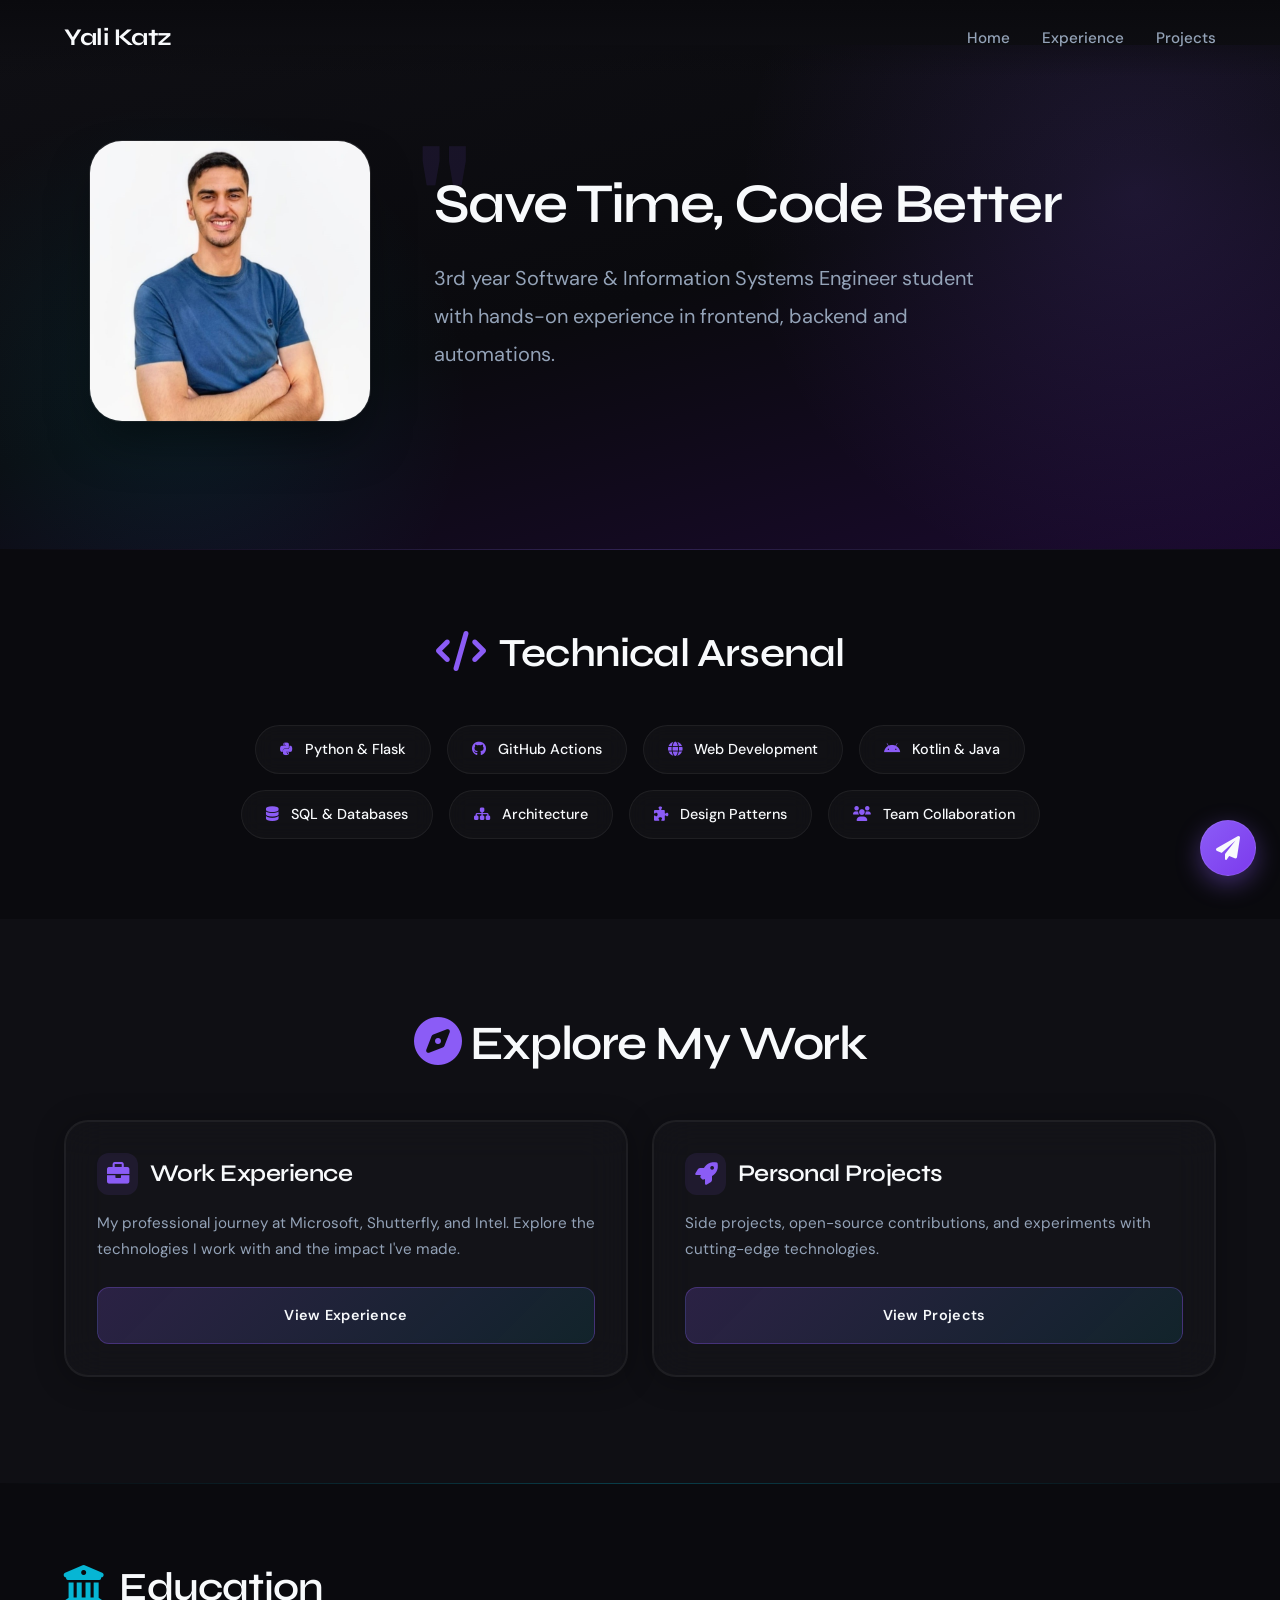
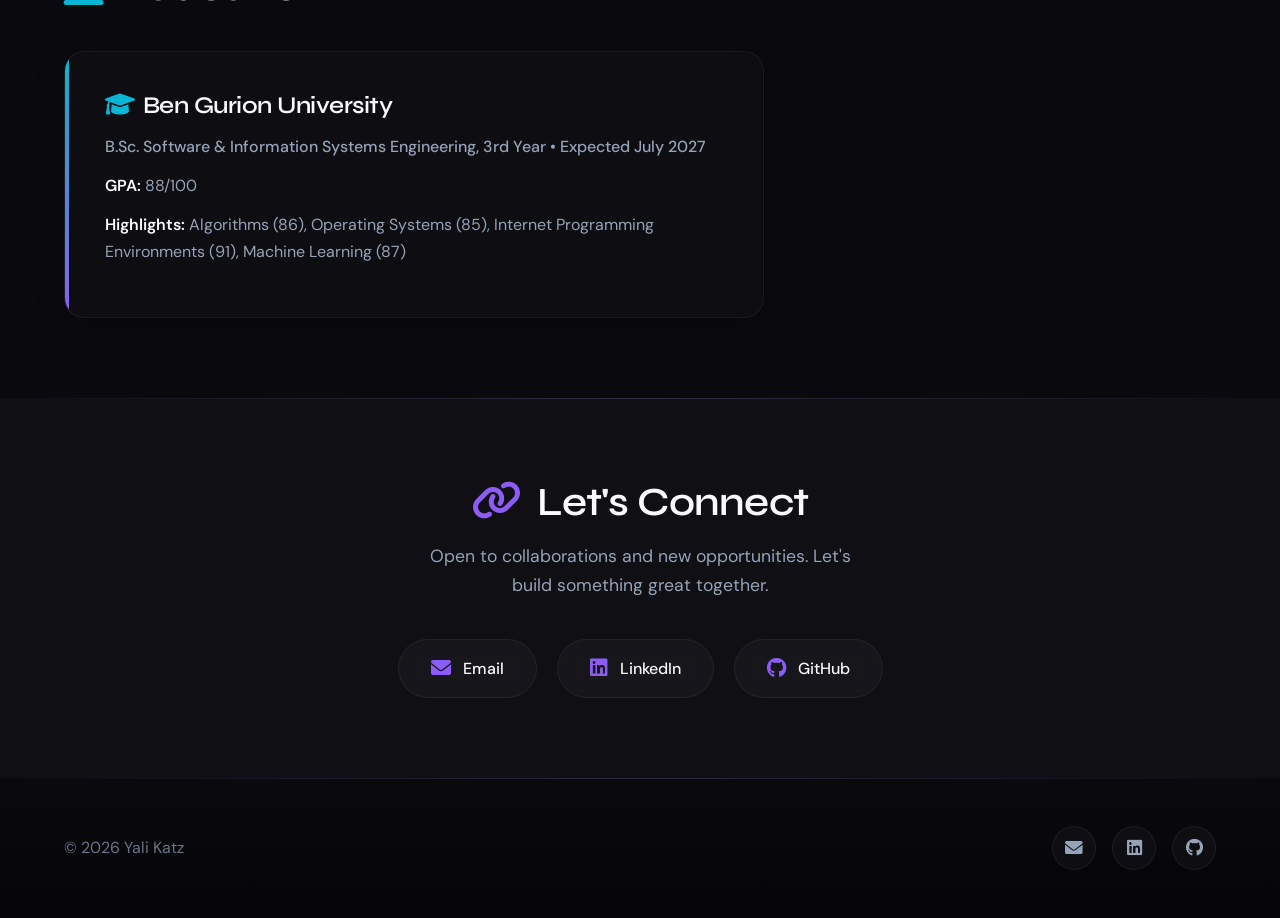
==== index.html @ ce64a634 "Add initial portfolio site files and assets Introduce the complete initial portfolio site: index and" ====
<!doctype html>
<html lang="en">
  <head>
    <meta charset="UTF-8" />
    <meta property="og:image:width" content="1200" />
    <meta property="og:image:height" content="630" />
    <meta name="viewport" content="width=device-width, initial-scale=1.0" />
    <meta name="theme-color" content="#0f0f14" />
    <meta
      name="description"
      content="Yali Katz's personal portfolio website showcasing skills, projects, and professional experience in software development."
    />
    <title>Yali Katz | Software & Information Systems Engineer</title>

    <!-- CSS -->
    <link rel="stylesheet" href="assets/css/main.css" />
    <link rel="stylesheet" href="assets/css/responsive.css" />
    <link rel="stylesheet" href="assets/css/home-styles.css" />

    <!-- Icons -->
    <link
      rel="stylesheet"
      href="https://cdnjs.cloudflare.com/ajax/libs/font-awesome/6.0.0-beta3/css/all.min.css"
    />

    <!-- Favicon -->
    <link rel="icon" href="assets/images/favicon.ico" type="image/x-icon" />

    <!-- Google Analytics -->
    <script
      async
      src="https://www.googletagmanager.com/gtag/js?id=G-34DFKV9RWM"
    ></script>
    <script>
      window.dataLayer = window.dataLayer || [];
      function gtag() {
        dataLayer.push(arguments);
      }
      gtag("js", new Date());
      gtag("config", "G-34DFKV9RWM");
    </script>
  </head>

  <body>
    <!-- Header -->
    <header>
      <div class="container header-container">
        <h1 class="site-title">Yali Katz</h1>

        <button
          class="menu-toggle"
          aria-expanded="false"
          aria-controls="main-nav"
        >
          <span class="visually-hidden">Toggle navigation</span>
          <i class="fas fa-bars"></i>
        </button>

        <nav class="nav-main collapsed" id="main-nav">
          <a href="javascript:void(0)" onclick="location.href = './index.html'"
            >Home</a
          >
          <a
            href="javascript:void(0)"
            onclick="location.href = './pages/work-experience/index.html'"
            >Experience</a
          >
          <a
            href="javascript:void(0)"
            onclick="location.href = './pages/projects/index.html'"
            >Projects</a
          >
        </nav>
      </div>
    </header>

    <main>
      <section class="section profile-section">
        <div class="container">
          <div class="profile-content">
            <img
              src="assets/images/my_photo.jpeg"
              alt="Yali Katz"
              class="profile-photo animate-on-scroll"
            />

            <div class="profile-info">
              <h2 class="animate-on-scroll">Save Time, Code Better</h2>
              <p class="animate-on-scroll">
                3rd year Software & Information Systems Engineer student with
                hands-on experience in frontend, backend and automations.
              </p>
            </div>
          </div>
        </div>
      </section>

      <!-- Skills Section -->
      <section class="section skills-section">
        <div class="container">
          <h2 class="text-center animate-on-scroll">
            <i class="fas fa-code"></i> Technical Arsenal
          </h2>

          <ul class="skills-list animate-on-scroll">
            <li class="skill-tag">
              <i class="fab fa-python"></i> Python & Flask
            </li>
            <li class="skill-tag">
              <i class="fab fa-github"></i> GitHub Actions
            </li>
            <li class="skill-tag">
              <i class="fas fa-globe"></i> Web Development
            </li>
            <li class="skill-tag">
              <i class="fab fa-android"></i> Kotlin & Java
            </li>
            <li class="skill-tag">
              <i class="fas fa-database"></i> SQL & Databases
            </li>
            <li class="skill-tag">
              <i class="fas fa-sitemap"></i> Architecture
            </li>
            <li class="skill-tag">
              <i class="fas fa-puzzle-piece"></i> Design Patterns
            </li>
            <li class="skill-tag">
              <i class="fas fa-users"></i> Team Collaboration
            </li>
          </ul>
        </div>
      </section>

      <!-- Main Navigation Cards -->
      <section class="section cards-section">
        <div class="container">
          <h2><i class="fas fa-compass"></i> Explore My Work</h2>

          <div class="card-container">
            <a
              href="javascript:void(0)"
              onclick="location.href = './pages/work-experience/index.html'"
              class="card animate-on-scroll"
            >
              <h3 class="card-title">
                <i class="fas fa-briefcase"></i> Work Experience
              </h3>
              <p class="card-content">
                My professional journey at Microsoft, Shutterfly, and Intel.
                Explore the technologies I work with and the impact I've made.
              </p>
              <div class="card-action">
                <span class="btn"><span>View Experience</span></span>
              </div>
            </a>

            <a
              href="javascript:void(0)"
              onclick="location.href = './pages/projects/index.html'"
              class="card animate-on-scroll"
            >
              <h3 class="card-title">
                <i class="fas fa-rocket"></i> Personal Projects
              </h3>
              <p class="card-content">
                Side projects, open-source contributions, and experiments with
                cutting-edge technologies.
              </p>
              <div class="card-action">
                <span class="btn"><span>View Projects</span></span>
              </div>
            </a>
          </div>
        </div>
      </section>

      <!-- Education Section -->
      <section class="section education-section">
        <div class="container">
          <h2 class="animate-on-scroll">
            <i class="fas fa-university"></i> Education
          </h2>

          <div class="education-item animate-on-scroll">
            <h3><i class="fas fa-graduation-cap"></i>Ben Gurion University</h3>
            <p class="education-meta">
              B.Sc. Software & Information Systems Engineering, 3rd Year •
              Expected July 2027
            </p>
            <p><strong>GPA:</strong> 88/100</p>
            <p>
              <strong>Highlights:</strong> Algorithms (86), Operating Systems
              (85), Internet Programming Environments (91), Machine Learning
              (87)
            </p>
          </div>
        </div>
      </section>

      <!-- Social Section -->
      <section class="section social-section">
        <div class="container">
          <h2 class="animate-on-scroll">
            <i class="fas fa-link"></i> Let's Connect
          </h2>
          <p class="animate-on-scroll">
            Open to collaborations and new opportunities. Let's build something
            great together.
          </p>

          <ul class="social-links animate-on-scroll">
            <li>
              <a href="mailto:yali4343@gmail.com">
                <i class="fas fa-envelope"></i> Email
              </a>
            </li>
            <li>
              <a
                href="https://www.linkedin.com/in/yali-katz"
                target="_blank"
                rel="noopener"
              >
                <i class="fab fa-linkedin"></i> LinkedIn
              </a>
            </li>
            <li>
              <a
                href="https://github.com/yali4343"
                target="_blank"
                rel="noopener"
              >
                <i class="fab fa-github"></i> GitHub
              </a>
            </li>
          </ul>
        </div>
      </section>
    </main>

    <!-- Footer -->
    <footer>
      <div class="container">
        <div class="footer-content">
          <div class="footer-info">
            <p>&copy; <span id="current-year">2026</span> Yali Katz</p>
          </div>

          <div class="footer-links">
            <ul class="social-links-footer">
              <li>
                <a href="mailto:yali4343@gmail.com" aria-label="Email">
                  <i class="fas fa-envelope"></i>
                </a>
              </li>
              <li>
                <a
                  href="https://www.linkedin.com/in/yali-katz"
                  target="_blank"
                  aria-label="LinkedIn"
                >
                  <i class="fab fa-linkedin"></i>
                </a>
              </li>
              <li>
                <a
                  href="https://github.com/yali4343"
                  target="_blank"
                  aria-label="GitHub"
                >
                  <i class="fab fa-github"></i>
                </a>
              </li>
            </ul>
          </div>
        </div>
      </div>
    </footer>

    <!-- Contact Floating Action Button -->
    <div class="contact-fab">
      <a href="mailto:yali4343@gmail.com" title="Contact Me">
        <i class="fas fa-paper-plane"></i>
      </a>
    </div>

    <!-- JavaScript -->
    <script src="assets/js/main.js"></script>
  </body>
</html>
---- assets/css/main.css ----
/* 
 * Main CSS file for Yali Katz's Portfolio
 * Editorial Dark Theme - Sophisticated, magazine-inspired design
 */

/* Import distinctive fonts */
@import url("https://fonts.googleapis.com/css2?family=Syne:wght@400;500;600;700;800&family=DM+Sans:ital,opsz,wght@0,9..40,100..1000;1,9..40,100..1000&display=swap");

:root {
  /* Dark Theme Color Palette */
  --bg-dark: #0f0f14;
  --bg-darker: #0a0a0e;
  --bg-card: rgba(255, 255, 255, 0.02);
  --bg-elevated: rgba(255, 255, 255, 0.04);

  /* Accent Colors */
  --accent-primary: #8b5cf6;
  --accent-secondary: #06b6d4;
  --accent-pink: #ec4899;
  --accent-orange: #fb923c;

  /* Text Colors */
  --text-light: #f8fafc;
  --text-muted: #94a3b8;
  --text-dim: #64748b;

  /* Legacy color mappings for compatibility */
  --primary-color: var(--accent-primary);
  --primary-dark: #7c3aed;
  --primary-light: #a78bfa;
  --secondary-color: var(--bg-darker);
  --text-color: var(--text-light);
  --light-text: var(--text-light);
  --link-color: var(--accent-secondary);
  --link-hover: #22d3ee;
  --link-hover-color: #22d3ee;
  --success-color: #10b981;
  --warning-color: #f59e0b;
  --error-color: #ef4444;
  --border-color: rgba(255, 255, 255, 0.1);

  /* Card and component backgrounds */
  --card-bg: rgba(255, 255, 255, 0.03);
  --card-bg-hover: rgba(255, 255, 255, 0.06);
  --bg-secondary: rgba(255, 255, 255, 0.02);
  --heading-color: var(--text-light);
  --accent-color: var(--accent-primary);

  /* Typography */
  --font-display: "Syne", sans-serif;
  --font-main: "DM Sans", sans-serif;
  --font-heading: "Syne", sans-serif;
  --font-code: "JetBrains Mono", "Fira Code", monospace;

  /* Spacing */
  --spacing-xs: 0.25rem;
  --spacing-sm: 0.5rem;
  --spacing-md: 1rem;
  --spacing-lg: 1.5rem;
  --spacing-xl: 2rem;
  --spacing-xxl: 3rem;

  /* Border Radius */
  --border-radius-sm: 6px;
  --border-radius-md: 12px;
  --border-radius-lg: 20px;
  --border-radius-xl: 28px;

  /* Shadows - deeper for dark theme */
  --shadow-sm: 0 2px 8px rgba(0, 0, 0, 0.3);
  --shadow-md: 0 8px 24px rgba(0, 0, 0, 0.4);
  --shadow-lg: 0 16px 48px rgba(0, 0, 0, 0.5);
  --shadow-glow: 0 0 40px rgba(139, 92, 246, 0.15);

  /* Transitions */
  --transition-fast: 0.2s cubic-bezier(0.4, 0, 0.2, 1);
  --transition-normal: 0.3s cubic-bezier(0.4, 0, 0.2, 1);
  --transition-slow: 0.5s cubic-bezier(0.4, 0, 0.2, 1);

  /* Container Widths */
  --container-sm: 540px;
  --container-md: 720px;
  --container-lg: 1000px;
  --container-xl: 1200px;
}

/* Reset & Base Styles */
* {
  margin: 0;
  padding: 0;
  box-sizing: border-box;
}

html {
  font-size: 16px;
  scroll-behavior: smooth;
}

body {
  font-family: var(--font-main);
  color: var(--text-light);
  line-height: 1.6;
  background-color: var(--bg-dark);
  -webkit-font-smoothing: antialiased;
  -moz-osx-font-smoothing: grayscale;
}

a {
  color: var(--accent-secondary);
  text-decoration: none;
  transition: color var(--transition-normal);
}

a:hover {
  color: var(--link-hover);
  text-decoration: none;
}

img {
  max-width: 100%;
  height: auto;
}

/* Container & Layout */
.container {
  width: 100%;
  max-width: var(--container-lg);
  margin: 0 auto;
  padding: 0 var(--spacing-lg);
}

.section {
  padding: var(--spacing-xxl) 0;
}

/* Grid System */
.grid {
  display: grid;
  grid-gap: var(--spacing-md);
}

.grid-2 {
  grid-template-columns: repeat(2, 1fr);
}

.grid-3 {
  grid-template-columns: repeat(3, 1fr);
}

.grid-4 {
  grid-template-columns: repeat(4, 1fr);
}

/* Typography */
h1,
h2,
h3,
h4,
h5,
h6 {
  font-family: var(--font-heading);
  font-weight: 600;
  line-height: 1.2;
  margin-bottom: var(--spacing-md);
  color: var(--text-light);
  letter-spacing: -0.02em;
}

h1 {
  font-size: 3rem;
  letter-spacing: -0.03em;
}

h2 {
  font-size: 2.25rem;
}

h3 {
  font-size: 1.5rem;
}

p {
  margin-bottom: var(--spacing-md);
  color: var(--text-muted);
}

/* Header & Navigation */
header {
  background: linear-gradient(180deg, var(--bg-darker) 0%, transparent 100%);
  color: var(--text-light);
  padding: var(--spacing-lg) 0;
  position: relative;
  z-index: 100;
}

.header-container {
  display: flex;
  justify-content: space-between;
  align-items: center;
}

.site-title {
  font-family: var(--font-display);
  font-size: 1.5rem;
  font-weight: 700;
  margin: 0;
  letter-spacing: -0.02em;
  color: var(--text-light);
}

.site-title a {
  color: var(--text-light);
  text-decoration: none;
}

.nav-main {
  display: flex;
  gap: var(--spacing-xl);
}

.nav-main a {
  color: var(--text-muted);
  text-decoration: none;
  font-weight: 500;
  font-size: 0.95rem;
  transition: color var(--transition-normal);
  position: relative;
}

.nav-main a::after {
  content: "";
  position: absolute;
  bottom: -4px;
  left: 0;
  width: 0;
  height: 2px;
  background: linear-gradient(
    90deg,
    var(--accent-primary),
    var(--accent-secondary)
  );
  transition: width var(--transition-normal);
}

.nav-main a:hover {
  color: var(--text-light);
  text-decoration: none;
}

.nav-main a:hover::after {
  width: 100%;
}

/* Mobile menu toggle */
.menu-toggle {
  display: none;
  background: none;
  border: none;
  color: var(--text-light);
  font-size: 1.5rem;
  cursor: pointer;
  padding: 0.5rem;
  border-radius: var(--border-radius-sm);
  transition: background-color var(--transition-fast);
}

.menu-toggle:hover {
  background-color: var(--bg-elevated);
}

/* Cards */
.card {
  background: var(--bg-card);
  backdrop-filter: blur(20px);
  -webkit-backdrop-filter: blur(20px);
  border-radius: var(--border-radius-lg);
  box-shadow: var(--shadow-md);
  padding: var(--spacing-xl);
  transition:
    transform var(--transition-normal),
    box-shadow var(--transition-normal);
  margin-bottom: 10px;
  border: 1px solid rgba(255, 255, 255, 0.05);
}

.card:hover {
  transform: translateY(-6px);
  box-shadow: var(--shadow-lg), var(--shadow-glow);
}

.card-title {
  font-size: 1.3rem;
  margin-bottom: var(--spacing-md);
  color: var(--text-light);
}

.card-content {
  margin-bottom: var(--spacing-md);
  color: var(--text-muted);
}

.experience-list {
  margin-left: 20px;
  color: var(--text-muted);
}

/* Buttons */
.btn {
  display: inline-block;
  padding: var(--spacing-sm) var(--spacing-lg);
  background: linear-gradient(
    135deg,
    var(--accent-primary),
    var(--primary-dark)
  );
  color: var(--text-light);
  border: none;
  border-radius: var(--border-radius-md);
  font-weight: 600;
  font-family: var(--font-main);
  cursor: pointer;
  transition: all var(--transition-normal);
  text-align: center;
  position: relative;
  overflow: hidden;
}

.btn::before {
  content: "";
  position: absolute;
  inset: 0;
  background: linear-gradient(
    135deg,
    var(--accent-secondary),
    var(--accent-primary)
  );
  opacity: 0;
  transition: opacity var(--transition-normal);
  z-index: -1;
}

.btn:hover {
  transform: translateY(-2px);
  box-shadow: 0 8px 25px rgba(139, 92, 246, 0.3);
  text-decoration: none;
  color: var(--text-light);
}

.btn:hover::before {
  opacity: 1;
}

/* Ensure ALL button content stays above the ::before overlay */
.btn span,
.btn i,
.btn svg {
  position: relative;
  z-index: 1;
}

/* For buttons without wrapper elements - use isolation */
.btn {
  isolation: isolate;
}

.btn::after {
  content: "";
  position: absolute;
  inset: 0;
  z-index: 0;
}

.btn-secondary {
  background: transparent;
  border: 1px solid var(--accent-primary);
  color: var(--accent-primary);
}

.btn-secondary::before {
  background: var(--accent-primary);
}

.btn-secondary:hover {
  color: var(--text-light);
  border-color: transparent;
}

/* Footer */
footer {
  background: linear-gradient(180deg, var(--bg-darker), #050507);
  color: var(--text-muted);
  padding: var(--spacing-xxl) 0;
  margin-top: 0;
  position: relative;
}

footer::before {
  content: "";
  position: absolute;
  top: 0;
  left: 0;
  right: 0;
  height: 1px;
  background: linear-gradient(
    90deg,
    transparent,
    rgba(139, 92, 246, 0.3),
    transparent
  );
}

.footer-content {
  color: var(--text-muted);
  display: flex;
  justify-content: space-between;
  align-items: center;
  flex-wrap: wrap;
}

.footer-info p {
  color: var(--text-dim);
  margin: 0;
}

.footer-links {
  display: flex;
  gap: var(--spacing-md);
}

.footer-links a {
  color: var(--text-muted);
  transition: color var(--transition-normal);
}

.footer-links a:hover {
  color: var(--accent-primary);
  text-decoration: none;
}

.social-links {
  display: flex;
  gap: var(--spacing-md);
  list-style: none;
}

.social-links-footer {
  display: flex;
  gap: var(--spacing-lg);
  list-style: none;
}

.social-links-footer li a {
  display: flex;
  align-items: center;
  justify-content: center;
  width: 44px;
  height: 44px;
  background: rgba(255, 255, 255, 0.03);
  border: 1px solid rgba(255, 255, 255, 0.06);
  border-radius: 50%;
  color: var(--text-muted);
  font-size: 1.1rem;
  transition: all var(--transition-normal);
}

.social-links-footer li a:hover {
  background: linear-gradient(
    135deg,
    rgba(139, 92, 246, 0.2),
    rgba(6, 182, 212, 0.1)
  );
  border-color: var(--accent-primary);
  color: var(--accent-primary);
  transform: translateY(-3px);
}

.site-metrics {
  margin-top: var(--spacing-xl);
  text-align: center;
  opacity: 0.6;
}

.social-links-footer {
  display: flex;
  gap: var(--spacing-md);
  list-style: none;
}

/* Note: Additional .social-links item styles are in home-styles.css for homepage */
/* Note: .profile-section, .profile-photo, .profile-content moved to home-styles.css */
/* Note: .skills-list and .skill-tag styles moved to home-styles.css for homepage */

/* Note: .skill-tag styles moved to home-styles.css for homepage */

/* Note: Education styles moved to home-styles.css for homepage */

/* Contact FAB */
.contact-fab {
  position: fixed;
  bottom: 24px;
  right: 24px;
  width: 56px;
  height: 56px;
  border-radius: 50%;
  background: linear-gradient(
    135deg,
    var(--accent-primary),
    var(--primary-dark)
  );
  display: flex;
  justify-content: center;
  align-items: center;
  box-shadow: 0 8px 24px rgba(139, 92, 246, 0.4);
  z-index: 998;
  transition: all var(--transition-normal);
  border: 1px solid rgba(255, 255, 255, 0.1);
}

.contact-fab:hover {
  transform: scale(1.1) translateY(-2px);
  box-shadow: 0 12px 32px rgba(139, 92, 246, 0.5);
}

.contact-fab a {
  display: flex;
  justify-content: center;
  align-items: center;
  width: 100%;
  height: 100%;
  color: var(--text-light);
  font-size: 1.5rem;
}

.contact-fab a img {
  width: 28px;
  height: 28px;
  filter: brightness(0) invert(1);
}

/* ============================================
   WhatsApp Floating Action Button (FAB)
   ============================================ */
.whatsapp-fab {
  position: fixed;
  bottom: 95px;
  right: 30px;
  width: 60px;
  height: 60px;
  background: linear-gradient(135deg, #25d366 0%, #128c7e 100%);
  border-radius: 50%;
  display: flex;
  align-items: center;
  justify-content: center;
  box-shadow: 0 4px 12px rgba(37, 211, 102, 0.4);
  z-index: 999;
  cursor: pointer;
  transition: all 0.3s ease;
  animation: pulse 2s infinite;
}

.whatsapp-fab:hover {
  transform: scale(1.1);
  box-shadow: 0 6px 20px rgba(37, 211, 102, 0.6);
}

.whatsapp-fab i {
  font-size: 32px;
  color: white;
}

.whatsapp-fab .tooltip {
  position: absolute;
  right: 75px;
  background-color: #128c7e;
  color: white;
  padding: 8px 16px;
  border-radius: 8px;
  white-space: nowrap;
  font-size: 14px;
  opacity: 0;
  visibility: hidden;
  transition: all 0.3s ease;
  box-shadow: 0 2px 8px rgba(0, 0, 0, 0.2);
}

.whatsapp-fab .tooltip::after {
  content: "";
  position: absolute;
  top: 50%;
  left: 100%;
  margin-top: -5px;
  border-width: 5px;
  border-style: solid;
  border-color: transparent transparent transparent #128c7e;
}

.whatsapp-fab:hover .tooltip {
  opacity: 1;
  visibility: visible;
}

@keyframes pulse {
  0% {
    box-shadow: 0 4px 12px rgba(37, 211, 102, 0.4);
  }
  50% {
    box-shadow:
      0 4px 12px rgba(37, 211, 102, 0.8),
      0 0 0 10px rgba(37, 211, 102, 0);
  }
  100% {
    box-shadow: 0 4px 12px rgba(37, 211, 102, 0.4);
  }
}

/* RTL Support for WhatsApp Button */
[dir="rtl"] .whatsapp-fab {
  right: auto;
  left: 30px;
}

[dir="rtl"] .whatsapp-fab .tooltip {
  right: auto;
  left: 75px;
}

[dir="rtl"] .whatsapp-fab .tooltip::after {
  left: auto;
  right: 100%;
  border-color: transparent #128c7e transparent transparent;
}

/* ============================================
   Popup Ad Overlay
   ============================================ */
.popup-overlay {
  position: fixed;
  top: 0;
  left: 0;
  width: 100%;
  height: 100%;
  background-color: rgba(0, 0, 0, 0.6);
  backdrop-filter: blur(4px);
  display: flex;
  align-items: center;
  justify-content: center;
  z-index: 9999;
  opacity: 0;
  visibility: hidden;
  transition: all 0.3s ease;
}

.popup-overlay.show {
  opacity: 1;
  visibility: visible;
}

.popup-content {
  background: white;
  border-radius: 16px;
  padding: 32px;
  max-width: 500px;
  width: 90%;
  box-shadow: 0 10px 40px rgba(0, 0, 0, 0.3);
  position: relative;
  transform: scale(0.9);
  transition: transform 0.3s ease;
  text-align: center;
  direction: rtl;
}

.popup-overlay.show .popup-content {
  transform: scale(1);
}

.popup-close {
  position: absolute;
  top: 12px;
  right: 12px;
  background: transparent;
  border: none;
  font-size: 28px;
  color: #999;
  cursor: pointer;
  width: 32px;
  height: 32px;
  display: flex;
  align-items: center;
  justify-content: center;
  transition: color 0.2s ease;
  padding: 0;
  line-height: 1;
}

.popup-close:hover {
  color: #333;
}

.popup-content h2 {
  color: #128c7e;
  margin-bottom: 16px;
  font-size: 28px;
}

.popup-content p {
  color: #333;
  margin-bottom: 24px;
  line-height: 1.6;
  font-size: 16px;
}

.popup-actions {
  display: flex;
  gap: 12px;
  justify-content: center;
  flex-wrap: wrap;
}

.popup-btn {
  padding: 12px 24px;
  border-radius: 8px;
  font-size: 16px;
  font-weight: 500;
  cursor: pointer;
  transition: all 0.3s ease;
  border: none;
  text-decoration: none;
  display: inline-flex;
  align-items: center;
  gap: 8px;
}

.popup-btn-primary {
  background: linear-gradient(135deg, #25d366 0%, #128c7e 100%);
  color: white;
}

.popup-btn-primary:hover {
  transform: translateY(-2px);
  box-shadow: 0 4px 12px rgba(37, 211, 102, 0.4);
}

.popup-btn-secondary {
  background: #f0f0f0;
  color: #666;
}

.popup-btn-secondary:hover {
  background: #e0e0e0;
}

/* RTL Support for Popup */
[dir="rtl"] .popup-close {
  right: auto;
  left: 12px;
}

/* Mobile Responsiveness */
@media (max-width: 768px) {
  .contact-fab {
    width: 50px;
    height: 50px;
    bottom: 15px;
    right: 20px;
  }

  .contact-fab a img {
    width: 30px;
    height: 30px;
  }

  .whatsapp-fab {
    width: 50px;
    height: 50px;
    bottom: 80px;
    right: 20px;
  }

  .whatsapp-fab i {
    font-size: 26px;
  }

  .whatsapp-fab .tooltip {
    right: 65px;
    font-size: 12px;
    padding: 6px 12px;
  }

  [dir="rtl"] .whatsapp-fab {
    left: 20px;
  }

  [dir="rtl"] .whatsapp-fab .tooltip {
    left: 65px;
  }

  .popup-content {
    padding: 24px;
    max-width: 90%;
  }

  .popup-content h2 {
    font-size: 24px;
  }

  .popup-content p {
    font-size: 14px;
  }

  .popup-btn {
    font-size: 14px;
    padding: 10px 20px;
  }
}

/* ============================================
   End of WhatsApp & Popup Styles
   ============================================ */

/* RTL Support */
[dir="rtl"] {
  text-align: right;
}

/* Utility Classes */
.text-center {
  text-align: center;
}

.mb-sm {
  margin-bottom: var(--spacing-sm);
}

.mb-md {
  margin-bottom: var(--spacing-md);
}

.mb-lg {
  margin-bottom: var(--spacing-lg);
}

.mt-sm {
  margin-top: var(--spacing-sm);
}

.mt-md {
  margin-top: var(--spacing-md);
}

.mt-lg {
  margin-top: var(--spacing-lg);
}

.hidden {
  display: none;
}

.visually-hidden {
  position: absolute;
  width: 1px;
  height: 1px;
  padding: 0;
  margin: -1px;
  overflow: hidden;
  clip: rect(0, 0, 0, 0);
  white-space: nowrap;
  border: 0;
}

/* Footer contact link */
.footer-contact-link {
  color: var(--primary-color);
  text-decoration: none;
  font-weight: 500;
  transition: color 0.3s ease;
}

.footer-contact-link:hover {
  text-decoration: underline;
}

/* Social icon specific styling */
.social-icon {
  display: flex;
  justify-content: center;
  align-items: center;
  width: 40px;
  height: 40px;
  border-radius: 50%;
  background-color: var(--bg-secondary);
  color: var(--primary-color) !important;
  transition: all 0.3s ease;
}

.social-icon:hover {
  transform: translateY(-3px);
  box-shadow: 0 4px 8px rgba(0, 0, 0, 0.1);
}

.project {
  margin-bottom: 20px;
  border-radius: 10px;
  padding: 10px;
}

.view-on-github {
  background: linear-gradient(90deg, #6a11cb 0%, #2575fc 100%);
  border-color: none;
  color: white;
  padding: 11px;
  border-radius: 10px;
  text-align: center;
  cursor: pointer;
}
---- assets/css/responsive.css ----
/*
 * Responsive styles for Yali Katz's Portfolio
 * Editorial Dark Theme - Mobile-first responsive design
 */

/* Small devices - phones (up to 576px) */
/* Base styles are already mobile-first in main.css */

/* Medium devices - tablets (576px and up) */
@media (min-width: 576px) {
  .container {
    max-width: var(--container-sm);
  }

  h1 {
    font-size: 3.2rem;
  }

  h2 {
    font-size: 2.5rem;
  }

  h3 {
    font-size: 1.75rem;
  }
}

/* Large devices - laptops/desktops (768px and up) */
@media (min-width: 768px) {
  .container {
    max-width: var(--container-md);
  }

  .grid-md-2 {
    grid-template-columns: repeat(2, 1fr);
  }

  .grid-md-3 {
    grid-template-columns: repeat(3, 1fr);
  }

  .profile-section {
    gap: var(--spacing-xxl);
  }

  .profile-photo {
    width: 260px;
    height: 260px;
  }
}

/* Extra large devices - large desktops (992px and up) */
@media (min-width: 992px) {
  .container {
    max-width: var(--container-lg);
  }

  .grid-lg-4 {
    grid-template-columns: repeat(4, 1fr);
  }

  .profile-photo {
    width: 280px;
    height: 280px;
  }
}

/* XXL devices (1200px and up) */
@media (min-width: 1200px) {
  .container {
    max-width: var(--container-xl);
  }
}

/* Mobile Navigation Styles */
@media (max-width: 768px) {
  .header-container {
    position: relative;
  }

  .site-title {
    font-size: 1.25rem;
  }

  .nav-main {
    position: absolute;
    top: 100%;
    left: 0;
    right: 0;
    flex-direction: column;
    width: 100%;
    gap: 0;
    padding: var(--spacing-md);
    background: var(--bg-darker);
    border-radius: 0 0 var(--border-radius-lg) var(--border-radius-lg);
    box-shadow: var(--shadow-lg);
    border: 1px solid rgba(255, 255, 255, 0.05);
    border-top: none;
  }

  .nav-main a {
    padding: var(--spacing-md);
    border-radius: var(--border-radius-sm);
    transition: background-color var(--transition-fast);
  }

  .nav-main a:hover {
    background-color: var(--bg-elevated);
  }

  .nav-main a::after {
    display: none;
  }

  .menu-toggle {
    display: flex;
    align-items: center;
    justify-content: center;
  }

  .nav-main.collapsed {
    display: none;
  }

  .contact-fab {
    bottom: var(--spacing-md);
    right: var(--spacing-md);
    width: 50px;
    height: 50px;
  }

  .contact-fab a i {
    font-size: 1.2rem;
  }

  .footer-content {
    flex-direction: column;
    text-align: center;
    gap: var(--spacing-lg);
  }

  .profile-section {
    flex-direction: column;
    text-align: center;
  }
}

/* Small phone devices */
@media (max-width: 480px) {
  html {
    font-size: 15px;
  }

  h1 {
    font-size: 2.5rem;
  }

  h2 {
    font-size: 2rem;
  }

  h3 {
    font-size: 1.5rem;
  }

  .card {
    padding: var(--spacing-lg);
  }

  .profile-photo {
    width: 160px;
    height: 160px;
  }

  .btn {
    display: block;
    width: 100%;
    margin-bottom: var(--spacing-md);
  }

  .social-links {
    justify-content: center;
  }
}

/* Utility: Visually hidden for screen readers */
.visually-hidden {
  position: absolute;
  width: 1px;
  height: 1px;
  padding: 0;
  margin: -1px;
  overflow: hidden;
  clip: rect(0, 0, 0, 0);
  white-space: nowrap;
  border: 0;
}

/* Text alignment utilities */
.text-center {
  text-align: center;
}
---- assets/css/home-styles.css ----
/**
 * Home Page Styles - Editorial Dark Theme
 * A distinctive, magazine-inspired design with depth and sophistication
 */

/* ============================================
   Hero/Profile Section
   ============================================ */
.profile-section {
  background: linear-gradient(
    165deg,
    var(--bg-dark) 0%,
    var(--bg-darker) 50%,
    #1a0a2e 100%
  );
  color: var(--text-light);
  padding: 6rem 0 8rem;
  margin-top: -2rem;
  position: relative;
  overflow: hidden;
}

/* Animated gradient orbs */
.profile-section::before {
  content: "";
  position: absolute;
  top: -50%;
  right: -20%;
  width: 800px;
  height: 800px;
  background: radial-gradient(
    circle,
    rgba(139, 92, 246, 0.15) 0%,
    transparent 70%
  );
  animation: floatOrb 20s ease-in-out infinite;
  pointer-events: none;
}

.profile-section::after {
  content: "";
  position: absolute;
  bottom: -30%;
  left: -10%;
  width: 600px;
  height: 600px;
  background: radial-gradient(
    circle,
    rgba(6, 182, 212, 0.1) 0%,
    transparent 70%
  );
  animation: floatOrb 25s ease-in-out infinite reverse;
  pointer-events: none;
}

@keyframes floatOrb {
  0%,
  100% {
    transform: translate(0, 0) scale(1);
  }
  25% {
    transform: translate(30px, -30px) scale(1.05);
  }
  50% {
    transform: translate(-20px, 20px) scale(0.95);
  }
  75% {
    transform: translate(20px, 10px) scale(1.02);
  }
}

.profile-content {
  display: grid;
  grid-template-columns: auto 1fr;
  align-items: center;
  gap: 4rem;
  max-width: 1100px;
  margin: 0 auto;
  position: relative;
  z-index: 1;
}

.profile-photo {
  width: 280px;
  height: 280px;
  border-radius: 32px;
  object-fit: cover;
  border: none;
  box-shadow:
    0 25px 50px -12px rgba(0, 0, 0, 0.5),
    0 0 0 1px rgba(255, 255, 255, 0.1),
    inset 0 0 0 1px rgba(255, 255, 255, 0.05);
  flex-shrink: 0;
  position: relative;
  transform: rotate(-2deg);
  transition: all 0.5s cubic-bezier(0.4, 0, 0.2, 1);
}

.profile-photo:hover {
  transform: rotate(0deg) scale(1.02);
  box-shadow:
    0 30px 60px -15px rgba(139, 92, 246, 0.3),
    0 0 0 1px rgba(139, 92, 246, 0.3),
    inset 0 0 0 1px rgba(255, 255, 255, 0.1);
}

.profile-info {
  position: relative;
}

.profile-info::before {
  content: '"';
  position: absolute;
  top: -60px;
  left: -20px;
  font-size: 12rem;
  font-family: var(--font-display);
  color: rgba(139, 92, 246, 0.1);
  line-height: 1;
  pointer-events: none;
}

.profile-info h2 {
  color: var(--text-light);
  font-family: var(--font-display);
  font-size: 3.5rem;
  font-weight: 600;
  margin-bottom: 1.5rem;
  letter-spacing: -0.03em;
  line-height: 1.1;
}

.profile-info h2 span {
  background: linear-gradient(
    135deg,
    var(--accent-primary) 0%,
    var(--accent-secondary) 100%
  );
  -webkit-background-clip: text;
  -webkit-text-fill-color: transparent;
  background-clip: text;
}

.profile-info p {
  font-size: 1.25rem;
  line-height: 1.9;
  color: var(--text-muted);
  max-width: 540px;
  font-weight: 400;
}

/* ============================================
   Skills Section
   ============================================ */
.skills-section {
  background: var(--bg-darker);
  padding: 5rem 0;
  position: relative;
}

.skills-section::before {
  content: "";
  position: absolute;
  top: 0;
  left: 0;
  right: 0;
  height: 1px;
  background: linear-gradient(
    90deg,
    transparent,
    rgba(139, 92, 246, 0.3),
    transparent
  );
}

.skills-section h2 {
  font-family: var(--font-display);
  font-size: 2.5rem;
  font-weight: 600;
  margin-bottom: 3rem;
  color: var(--text-light);
  letter-spacing: -0.02em;
}

.skills-section h2 i {
  color: var(--accent-primary);
  margin-right: 0.5rem;
}

.skills-list {
  display: flex;
  flex-wrap: wrap;
  gap: 1rem;
  justify-content: center;
  list-style: none;
  padding: 0;
  margin: 0;
  max-width: 900px;
  margin: 0 auto;
}

.skill-tag {
  background: rgba(255, 255, 255, 0.03);
  backdrop-filter: blur(10px);
  -webkit-backdrop-filter: blur(10px);
  color: var(--text-light);
  padding: 0.75rem 1.5rem;
  border-radius: 100px;
  font-size: 0.9rem;
  font-weight: 500;
  transition: all 0.4s cubic-bezier(0.4, 0, 0.2, 1);
  cursor: default;
  border: 1px solid rgba(255, 255, 255, 0.06);
  position: relative;
  overflow: hidden;
}

.skill-tag::before {
  content: "";
  position: absolute;
  inset: 0;
  background: linear-gradient(
    135deg,
    var(--accent-primary),
    var(--accent-secondary)
  );
  opacity: 0;
  transition: opacity 0.4s ease;
  z-index: -1;
}

.skill-tag:hover {
  transform: translateY(-4px) scale(1.02);
  border-color: var(--accent-primary);
  box-shadow:
    0 10px 30px -10px rgba(139, 92, 246, 0.4),
    0 0 20px rgba(139, 92, 246, 0.1);
}

.skill-tag:hover::before {
  opacity: 0.15;
}

.skill-tag i {
  margin-right: 0.5rem;
  color: var(--accent-primary);
  transition: color 0.3s ease;
}

.skill-tag:hover i {
  color: var(--accent-secondary);
}

/* ============================================
   Section Headers
   ============================================ */
.section-header {
  text-align: center;
  margin-bottom: 4rem;
}

.section-header h2 {
  font-family: var(--font-display);
  font-size: 3rem;
  font-weight: 600;
  color: var(--text-light);
  letter-spacing: -0.03em;
  margin-bottom: 1rem;
}

.section-header p {
  color: var(--text-muted);
  font-size: 1.1rem;
  max-width: 500px;
  margin: 0 auto;
}

/* ============================================
   Navigation Cards
   ============================================ */
.cards-section {
  background: var(--bg-dark);
  padding: 6rem 0;
  position: relative;
}

.cards-section > .container > h2 {
  font-family: var(--font-display);
  font-size: 3rem;
  font-weight: 600;
  color: var(--text-light);
  letter-spacing: -0.03em;
  margin-bottom: 1rem;
  text-align: center;
}

.cards-section > .container > h2 i {
  color: var(--accent-primary);
}

.card-container {
  display: grid;
  grid-template-columns: repeat(auto-fit, minmax(340px, 1fr));
  gap: 1.5rem;
  margin-top: 3rem;
}

.card {
  background: rgba(255, 255, 255, 0.02);
  backdrop-filter: blur(20px);
  -webkit-backdrop-filter: blur(20px);
  border-radius: 24px;
  padding: 2rem;
  box-shadow:
    0 4px 30px rgba(0, 0, 0, 0.3),
    inset 0 0 0 1px rgba(255, 255, 255, 0.05);
  transition: all 0.5s cubic-bezier(0.4, 0, 0.2, 1);
  display: flex;
  flex-direction: column;
  border: 1px solid rgba(255, 255, 255, 0.05);
  text-decoration: none;
  color: inherit;
  position: relative;
  overflow: hidden;
}

.card::before {
  content: "";
  position: absolute;
  top: 0;
  left: 0;
  right: 0;
  height: 3px;
  background: linear-gradient(
    90deg,
    var(--accent-primary),
    var(--accent-secondary)
  );
  transform: scaleX(0);
  transform-origin: left;
  transition: transform 0.5s cubic-bezier(0.4, 0, 0.2, 1);
}

.card:hover {
  transform: translateY(-8px);
  box-shadow:
    0 20px 40px rgba(0, 0, 0, 0.4),
    0 0 60px rgba(139, 92, 246, 0.1),
    inset 0 0 0 1px rgba(139, 92, 246, 0.2);
  text-decoration: none;
  border-color: rgba(139, 92, 246, 0.3);
}

.card:hover::before {
  transform: scaleX(1);
}

.card-title {
  font-family: var(--font-display);
  font-size: 1.5rem;
  font-weight: 600;
  color: var(--text-light);
  margin-bottom: 1rem;
  display: flex;
  align-items: center;
  gap: 0.75rem;
  letter-spacing: -0.02em;
}

.card-title i {
  font-size: 1.4rem;
  color: var(--accent-primary);
  padding: 0.6rem;
  background: rgba(139, 92, 246, 0.1);
  border-radius: 12px;
  transition: all 0.3s ease;
}

.card:hover .card-title i {
  background: rgba(139, 92, 246, 0.2);
  transform: scale(1.1);
}

.card-content {
  flex: 1;
  color: var(--text-muted);
  line-height: 1.7;
  margin-bottom: 1.5rem;
  font-size: 0.95rem;
}

.card-action {
  margin-top: auto;
}

.card-action .btn {
  display: inline-flex;
  align-items: center;
  justify-content: center;
  gap: 0.5rem;
  width: 100%;
  text-align: center;
  padding: 1rem 1.5rem;
  background: linear-gradient(
    135deg,
    rgba(139, 92, 246, 0.2),
    rgba(6, 182, 212, 0.1)
  );
  color: var(--text-light);
  border-radius: 12px;
  font-weight: 600;
  font-size: 0.9rem;
  letter-spacing: 0.02em;
  transition: all 0.4s cubic-bezier(0.4, 0, 0.2, 1);
  border: 1px solid rgba(139, 92, 246, 0.3);
  position: relative;
  overflow: hidden;
}

.card-action .btn::before {
  content: "";
  position: absolute;
  inset: 0;
  background: linear-gradient(
    135deg,
    var(--accent-primary),
    var(--accent-secondary)
  );
  opacity: 0;
  transition: opacity 0.4s ease;
}

.card-action .btn:hover {
  transform: translateY(-2px);
  box-shadow: 0 8px 25px rgba(139, 92, 246, 0.3);
  text-decoration: none;
  border-color: var(--accent-primary);
}

.card-action .btn:hover::before {
  opacity: 1;
}

.card-action .btn span {
  position: relative;
  z-index: 1;
}

/* Special card styling - Course card with animated border */
.my-course-card {
  position: relative;
  background: linear-gradient(
    135deg,
    rgba(236, 72, 153, 0.1),
    rgba(251, 146, 60, 0.1)
  );
  border: 1px solid rgba(236, 72, 153, 0.3);
  overflow: hidden;
}

.my-course-card::before {
  content: "";
  position: absolute;
  top: -50%;
  left: -50%;
  width: 200%;
  height: 200%;
  background: conic-gradient(
    from 0deg,
    transparent 0deg 340deg,
    #ec4899 340deg 360deg
  );
  animation: rotateBorder 4s linear infinite;
  z-index: -1;
}

.my-course-card::after {
  content: "";
  position: absolute;
  inset: 2px;
  background: linear-gradient(
    135deg,
    rgba(15, 15, 20, 0.98),
    rgba(20, 15, 30, 0.98)
  );
  border-radius: 22px;
  z-index: -1;
}

@keyframes rotateBorder {
  to {
    transform: rotate(1turn);
  }
}

.my-course-card .card-title {
  color: #f9a8d4;
}

.my-course-card .card-title i {
  color: #ec4899;
  background: rgba(236, 72, 153, 0.15);
}

.my-course-card:hover .card-title i {
  background: rgba(236, 72, 153, 0.25);
}

.my-course-card .card-action .btn {
  background: linear-gradient(
    135deg,
    rgba(236, 72, 153, 0.2),
    rgba(251, 146, 60, 0.1)
  );
  border-color: rgba(236, 72, 153, 0.4);
}

.my-course-card .card-action .btn::before {
  background: linear-gradient(135deg, #ec4899, #fb923c);
}

.my-course-card .card-action .btn:hover {
  border-color: #ec4899;
  box-shadow: 0 8px 25px rgba(236, 72, 153, 0.3);
}

/* ============================================
   Education Section
   ============================================ */
.education-section {
  background: var(--bg-darker);
  padding: 5rem 0;
  position: relative;
}

.education-section::before {
  content: "";
  position: absolute;
  top: 0;
  left: 0;
  right: 0;
  height: 1px;
  background: linear-gradient(
    90deg,
    transparent,
    rgba(6, 182, 212, 0.3),
    transparent
  );
}

.education-section h2 {
  font-family: var(--font-display);
  font-size: 2.5rem;
  font-weight: 600;
  margin-bottom: 2.5rem;
  color: var(--text-light);
  letter-spacing: -0.02em;
}

.education-section h2 i {
  color: var(--accent-secondary);
  margin-right: 0.5rem;
}

.education-item {
  background: rgba(255, 255, 255, 0.02);
  backdrop-filter: blur(20px);
  -webkit-backdrop-filter: blur(20px);
  padding: 2.5rem;
  border-radius: 20px;
  box-shadow: 0 4px 30px rgba(0, 0, 0, 0.2);
  border: 1px solid rgba(255, 255, 255, 0.05);
  position: relative;
  overflow: hidden;
  max-width: 700px;
}

.education-item::before {
  content: "";
  position: absolute;
  left: 0;
  top: 0;
  bottom: 0;
  width: 4px;
  background: linear-gradient(
    180deg,
    var(--accent-secondary),
    var(--accent-primary)
  );
  border-radius: 4px;
}

.education-item h3 {
  color: var(--text-light);
  font-family: var(--font-display);
  font-size: 1.5rem;
  font-weight: 600;
  margin-bottom: 0.75rem;
  letter-spacing: -0.02em;
}

.education-item h3 i {
  color: var(--accent-secondary);
  margin-right: 0.5rem;
}

.education-meta {
  color: var(--accent-secondary);
  font-size: 1rem;
  margin-bottom: 1.25rem;
  font-style: normal;
  font-weight: 500;
}

.education-item p {
  color: var(--text-muted);
  line-height: 1.7;
  margin-bottom: 0.75rem;
}

.education-item p strong {
  color: var(--text-light);
  font-weight: 600;
}

/* ============================================
   Social Section
   ============================================ */
.social-section {
  background: var(--bg-dark);
  padding: 5rem 0;
  text-align: center;
  position: relative;
}

.social-section::before {
  content: "";
  position: absolute;
  top: 0;
  left: 0;
  right: 0;
  height: 1px;
  background: linear-gradient(
    90deg,
    transparent,
    rgba(139, 92, 246, 0.3),
    transparent
  );
}

.social-section h2 {
  font-family: var(--font-display);
  font-size: 2.5rem;
  font-weight: 600;
  margin-bottom: 1rem;
  color: var(--text-light);
  letter-spacing: -0.02em;
}

.social-section h2 i {
  color: var(--accent-primary);
  margin-right: 0.5rem;
}

.social-section > .container > p {
  font-size: 1.1rem;
  color: var(--text-muted);
  margin-bottom: 2.5rem;
  max-width: 450px;
  margin-left: auto;
  margin-right: auto;
}

.social-links {
  display: flex;
  justify-content: center;
  gap: 1.25rem;
  list-style: none;
  padding: 0;
  flex-wrap: wrap;
}

.social-links li a {
  display: flex;
  align-items: center;
  gap: 0.75rem;
  padding: 1rem 2rem;
  background: rgba(255, 255, 255, 0.03);
  backdrop-filter: blur(10px);
  -webkit-backdrop-filter: blur(10px);
  color: var(--text-light);
  border-radius: 100px;
  font-weight: 500;
  transition: all 0.4s cubic-bezier(0.4, 0, 0.2, 1);
  text-decoration: none;
  border: 1px solid rgba(255, 255, 255, 0.06);
}

.social-links li a:hover {
  transform: translateY(-4px);
  background: linear-gradient(
    135deg,
    rgba(139, 92, 246, 0.2),
    rgba(6, 182, 212, 0.1)
  );
  border-color: rgba(139, 92, 246, 0.4);
  box-shadow: 0 10px 30px rgba(139, 92, 246, 0.2);
  text-decoration: none;
}

.social-links li a i {
  font-size: 1.25rem;
  color: var(--accent-primary);
  transition: transform 0.3s ease;
}

.social-links li a:hover i {
  transform: scale(1.2);
}

/* ============================================
   Animation Classes
   ============================================ */
.animate-on-scroll {
  opacity: 0;
  transform: translateY(40px);
  transition:
    opacity 0.8s cubic-bezier(0.4, 0, 0.2, 1),
    transform 0.8s cubic-bezier(0.4, 0, 0.2, 1);
}

.animate-on-scroll.animated {
  opacity: 1;
  transform: translateY(0);
}

/* Staggered animation delays for cards */
.card-container .card:nth-child(1) {
  transition-delay: 0.1s;
}
.card-container .card:nth-child(2) {
  transition-delay: 0.2s;
}
.card-container .card:nth-child(3) {
  transition-delay: 0.3s;
}
.card-container .card:nth-child(4) {
  transition-delay: 0.4s;
}
.card-container .card:nth-child(5) {
  transition-delay: 0.5s;
}

/* Skill tags stagger */
.skills-list .skill-tag:nth-child(odd) {
  transition-delay: 0.05s;
}
.skills-list .skill-tag:nth-child(even) {
  transition-delay: 0.1s;
}

/* ============================================
   Mobile Responsiveness
   ============================================ */
@media (max-width: 768px) {
  .profile-section {
    padding: 3rem 0 4rem;
  }

  .profile-content {
    grid-template-columns: 1fr;
    text-align: center;
    gap: 2rem;
  }

  .profile-photo {
    width: 200px;
    height: 200px;
    margin: 0 auto;
    transform: rotate(0deg);
    border-radius: 24px;
  }

  .profile-info::before {
    display: none;
  }

  .profile-info h2 {
    font-size: 2.5rem;
  }

  .profile-info p {
    font-size: 1.1rem;
    margin: 0 auto;
  }

  .skills-section h2,
  .education-section h2,
  .social-section h2,
  .cards-section > .container > h2 {
    font-size: 2rem;
  }

  .skill-tag {
    font-size: 0.85rem;
    padding: 0.6rem 1.2rem;
  }

  .card-container {
    grid-template-columns: 1fr;
    gap: 1.25rem;
  }

  .card {
    padding: 1.75rem;
    border-radius: 20px;
  }

  .card-title {
    font-size: 1.35rem;
  }

  .education-item {
    padding: 1.75rem;
  }

  .education-item h3 {
    font-size: 1.3rem;
  }

  .social-links {
    flex-direction: column;
    align-items: center;
    gap: 1rem;
  }

  .social-links li a {
    width: 100%;
    max-width: 280px;
    justify-content: center;
  }
}

@media (max-width: 480px) {
  .profile-section {
    padding: 2rem 0 3rem;
  }

  .profile-photo {
    width: 160px;
    height: 160px;
  }

  .profile-info h2 {
    font-size: 2rem;
  }

  .profile-info p {
    font-size: 1rem;
  }

  .skills-section h2,
  .education-section h2,
  .social-section h2,
  .cards-section > .container > h2 {
    font-size: 1.75rem;
  }

  .card-title {
    font-size: 1.2rem;
  }

  .card-title i {
    font-size: 1.2rem;
    padding: 0.5rem;
  }
}
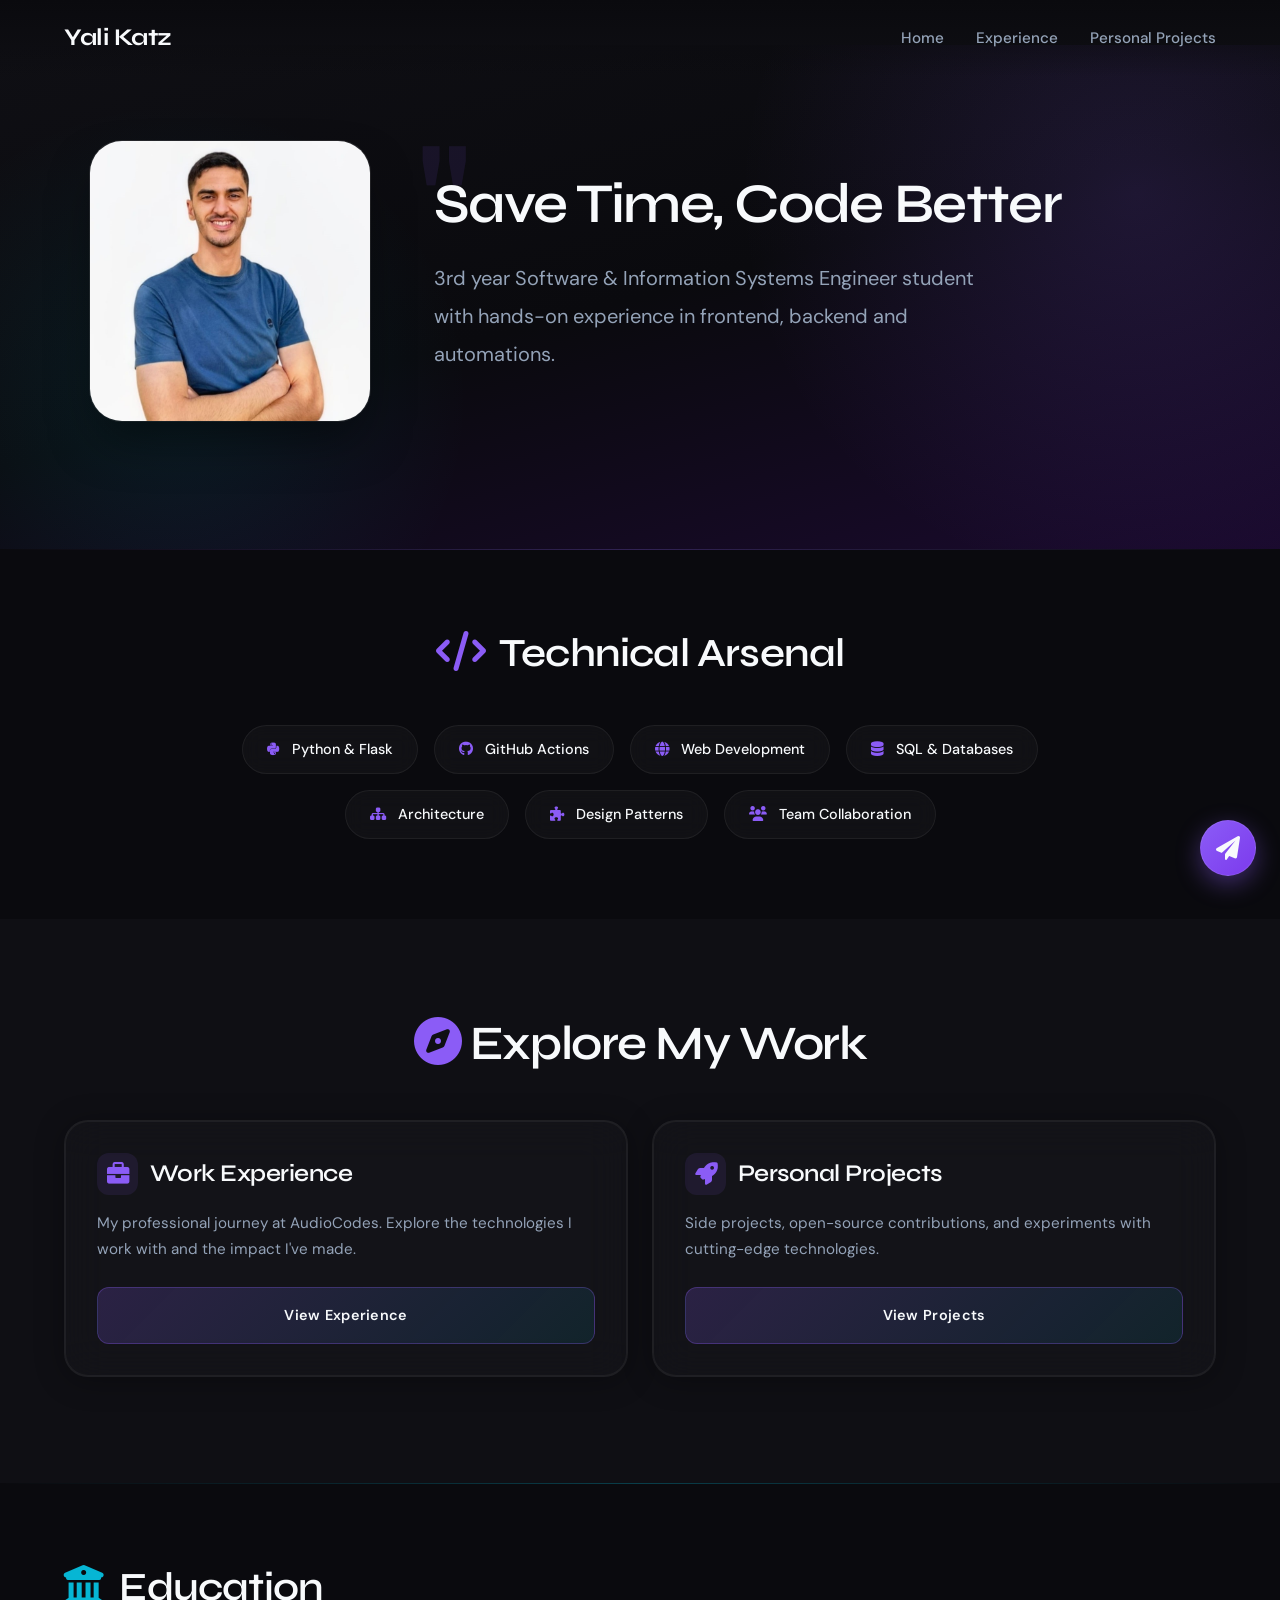
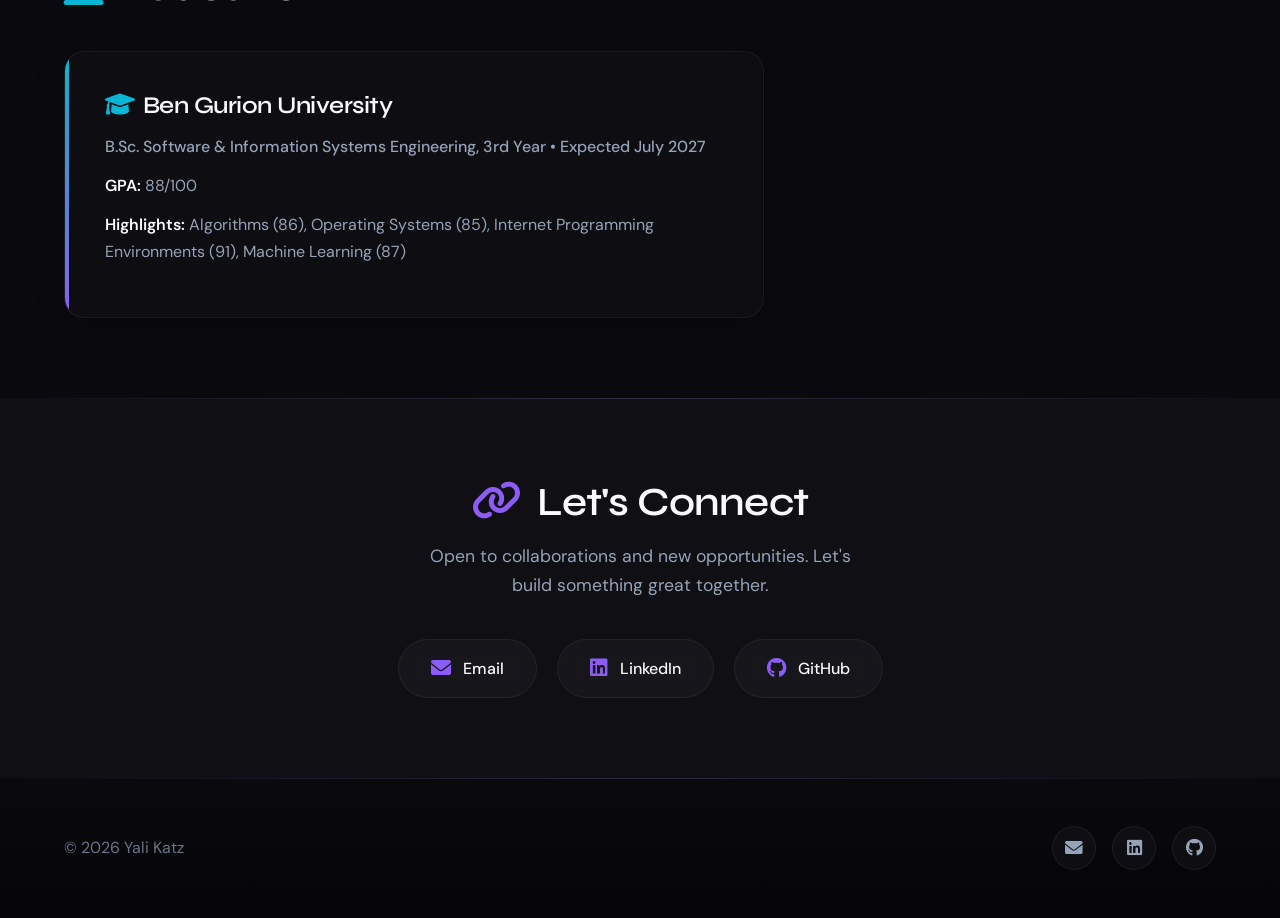
==== commit fa203ce6: "Update README and modify homepage content" ====
--- a/index.html
+++ b/index.html
@@ -68,7 +68,7 @@
           <a
             href="javascript:void(0)"
             onclick="location.href = './pages/projects/index.html'"
-            >Projects</a
+            >Personal Projects</a
           >
         </nav>
       </div>
@@ -111,9 +111,6 @@
             </li>
             <li class="skill-tag">
               <i class="fas fa-globe"></i> Web Development
-            </li>
-            <li class="skill-tag">
-              <i class="fab fa-android"></i> Kotlin & Java
             </li>
             <li class="skill-tag">
               <i class="fas fa-database"></i> SQL & Databases
@@ -146,8 +143,8 @@
                 <i class="fas fa-briefcase"></i> Work Experience
               </h3>
               <p class="card-content">
-                My professional journey at Microsoft, Shutterfly, and Intel.
-                Explore the technologies I work with and the impact I've made.
+                My professional journey at AudioCodes. Explore the technologies
+                I work with and the impact I've made.
               </p>
               <div class="card-action">
                 <span class="btn"><span>View Experience</span></span>
